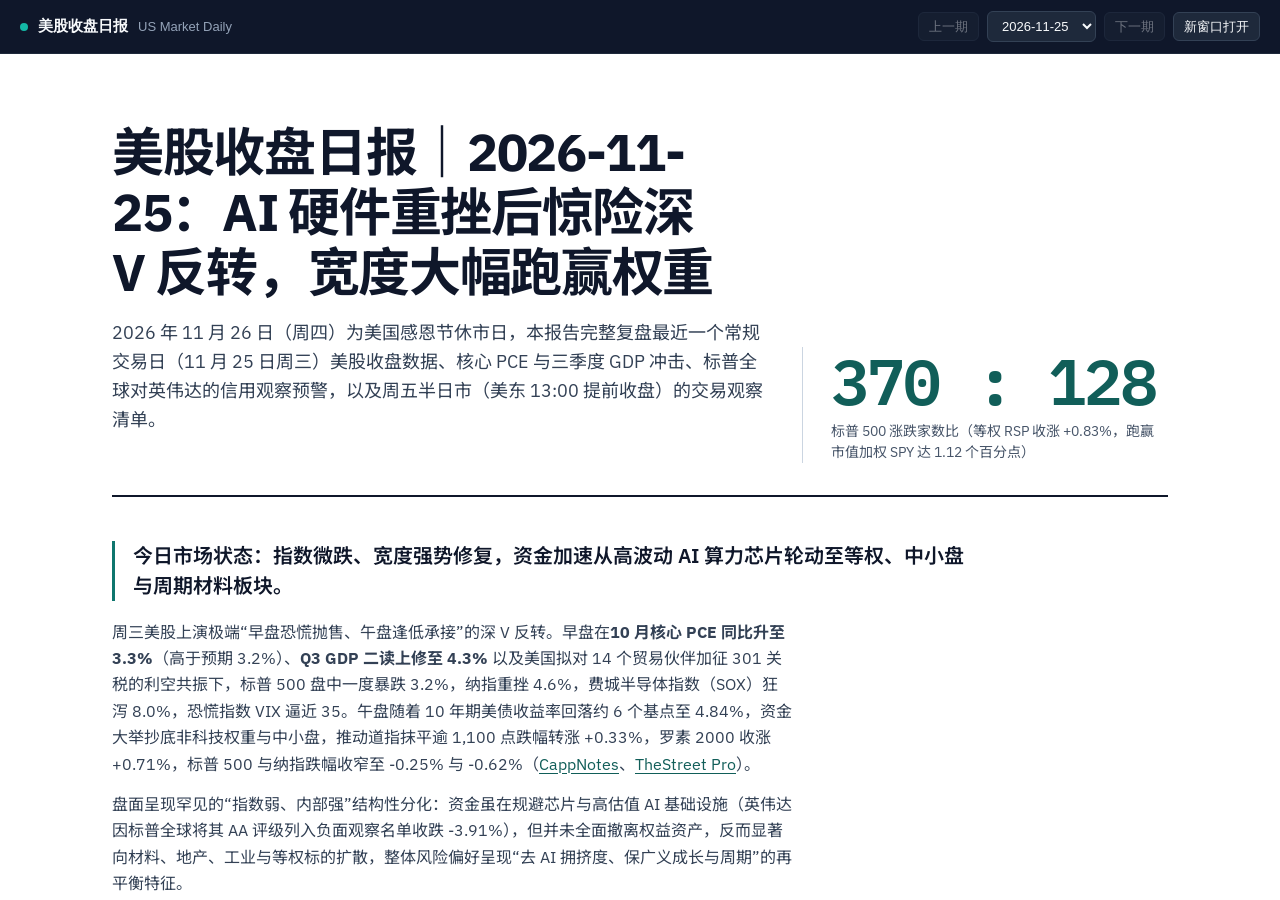
==== index.html @ 8a381135 "Add date-switchable portal homepage" ====
<!DOCTYPE html>
<html lang="zh-CN">
<head>
<meta charset="utf-8">
<meta name="viewport" content="width=device-width, initial-scale=1">
<title>美股收盘日报｜每日复盘归档</title>
<style>
  :root {
    --bar-bg: #0F172A;
    --bar-ink: #F8FAFC;
    --bar-mute: #94A3B8;
    --accent: #14B8A6;
    --border: #1E293B;
  }
  * { box-sizing: border-box; }
  html, body {
    margin: 0;
    padding: 0;
    height: 100%;
    overflow: hidden;
    font-family: -apple-system, BlinkMacSystemFont, "Segoe UI", Roboto, "Noto Sans SC", sans-serif;
    background: #FFFFFF;
  }
  .topbar {
    height: 54px;
    background: var(--bar-bg);
    color: var(--bar-ink);
    display: flex;
    align-items: center;
    justify-content: space-between;
    padding: 0 20px;
    border-bottom: 1px solid var(--border);
    gap: 14px;
  }
  .brand {
    display: flex;
    align-items: center;
    gap: 10px;
    font-weight: 600;
    font-size: 15px;
    white-space: nowrap;
  }
  .dot {
    width: 8px;
    height: 8px;
    border-radius: 50%;
    background: var(--accent);
    display: inline-block;
  }
  .controls {
    display: flex;
    align-items: center;
    gap: 8px;
    flex-wrap: nowrap;
  }
  select, button, a.btn {
    background: #1E293B;
    color: #F8FAFC;
    border: 1px solid #334155;
    border-radius: 6px;
    padding: 6px 10px;
    font-size: 13px;
    cursor: pointer;
    text-decoration: none;
    line-height: 1.2;
  }
  select:hover, button:hover, a.btn:hover {
    border-color: var(--accent);
  }
  button:disabled {
    opacity: 0.4;
    cursor: not-allowed;
  }
  .frame-wrap {
    height: calc(100% - 54px);
    width: 100%;
  }
  iframe {
    width: 100%;
    height: 100%;
    border: none;
    display: block;
  }
  @media (max-width: 640px) {
    .brand span.sub { display: none; }
    .topbar { padding: 0 12px; }
  }
</style>
</head>
<body>
  <header class="topbar">
    <div class="brand">
      <span class="dot"></span>
      <span>美股收盘日报</span>
      <span class="sub" style="color:var(--bar-mute);font-weight:400;font-size:13px;">US Market Daily</span>
    </div>
    <div class="controls">
      <button id="prevBtn" title="上一个交易日">上一期</button>
      <select id="dateSelect" aria-label="选择日报日期"></select>
      <button id="nextBtn" title="下一个交易日">下一期</button>
      <a id="rawLink" class="btn" target="_blank" rel="noopener noreferrer">新窗口打开</a>
    </div>
  </header>
  <div class="frame-wrap">
    <iframe id="reportFrame" title="美股收盘日报正文"></iframe>
  </div>

  <script>
    (async function () {
      const sel = document.getElementById("dateSelect");
      const frame = document.getElementById("reportFrame");
      const prevBtn = document.getElementById("prevBtn");
      const nextBtn = document.getElementById("nextBtn");
      const rawLink = document.getElementById("rawLink");

      const res = await fetch("reports/manifest.json?t=" + Date.now());
      const manifest = await res.json();
      const items = manifest.dates || [];

      items.forEach((item) => {
        const opt = document.createElement("option");
        opt.value = item.date;
        opt.textContent = item.date;
        sel.appendChild(opt);
      });

      function loadDate(targetDate, pushHistory) {
        let idx = items.findIndex((x) => x.date === targetDate);
        if (idx === -1) idx = 0;
        const current = items[idx];
        if (!current) return;

        sel.value = current.date;
        frame.src = current.path;
        rawLink.href = current.path;
        document.title = "美股收盘日报｜" + current.date;

        // items sorted newest first: idx+1 is older (prev), idx-1 is newer (next)
        prevBtn.disabled = idx >= items.length - 1;
        nextBtn.disabled = idx <= 0;

        if (pushHistory) {
          const url = new URL(window.location.href);
          url.searchParams.set("date", current.date);
          window.history.replaceState({}, "", url.toString());
        }
      }

      const params = new URLSearchParams(window.location.search);
      const initDate = params.get("date") || manifest.latest;
      loadDate(initDate, false);

      sel.addEventListener("change", () => loadDate(sel.value, true));
      prevBtn.addEventListener("click", () => {
        const idx = items.findIndex((x) => x.date === sel.value);
        if (idx < items.length - 1) loadDate(items[idx + 1].date, true);
      });
      nextBtn.addEventListener("click", () => {
        const idx = items.findIndex((x) => x.date === sel.value);
        if (idx > 0) loadDate(items[idx - 1].date, true);
      });
    })();
  </script>
</body>
</html>
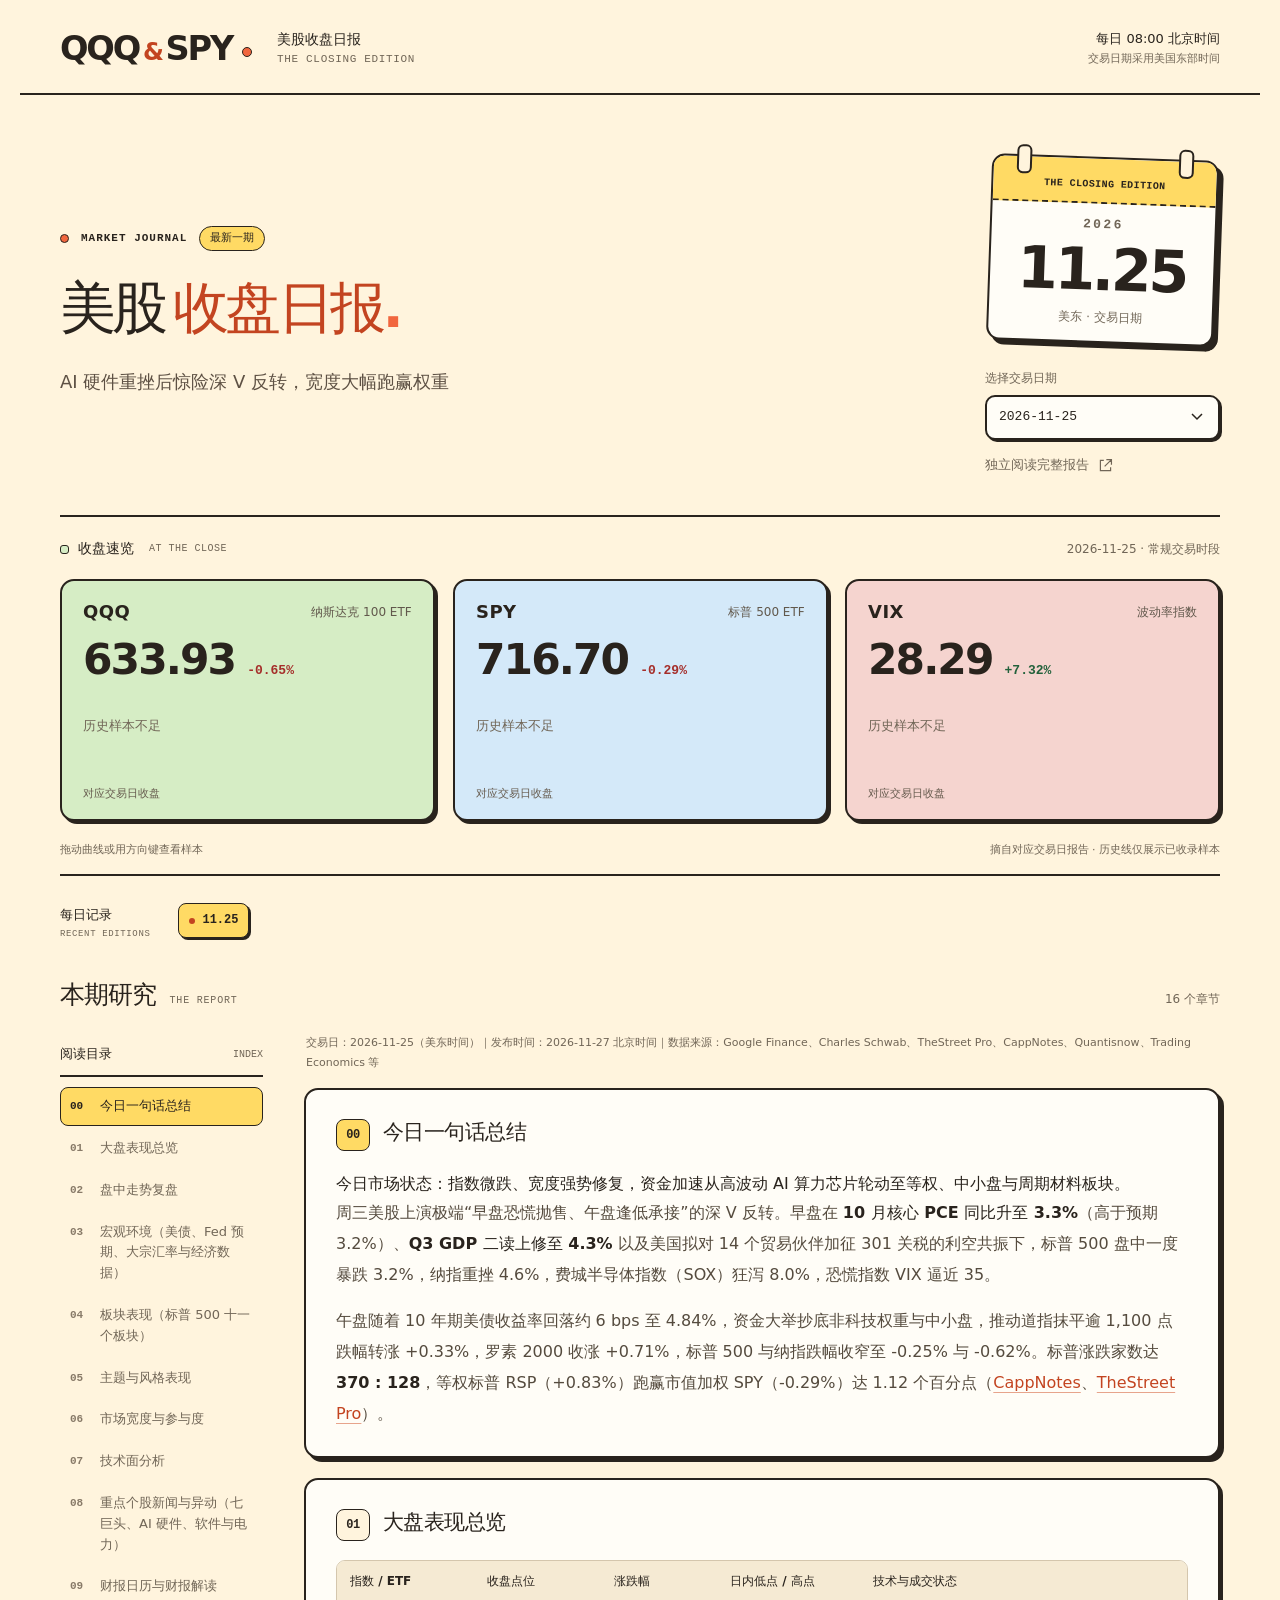
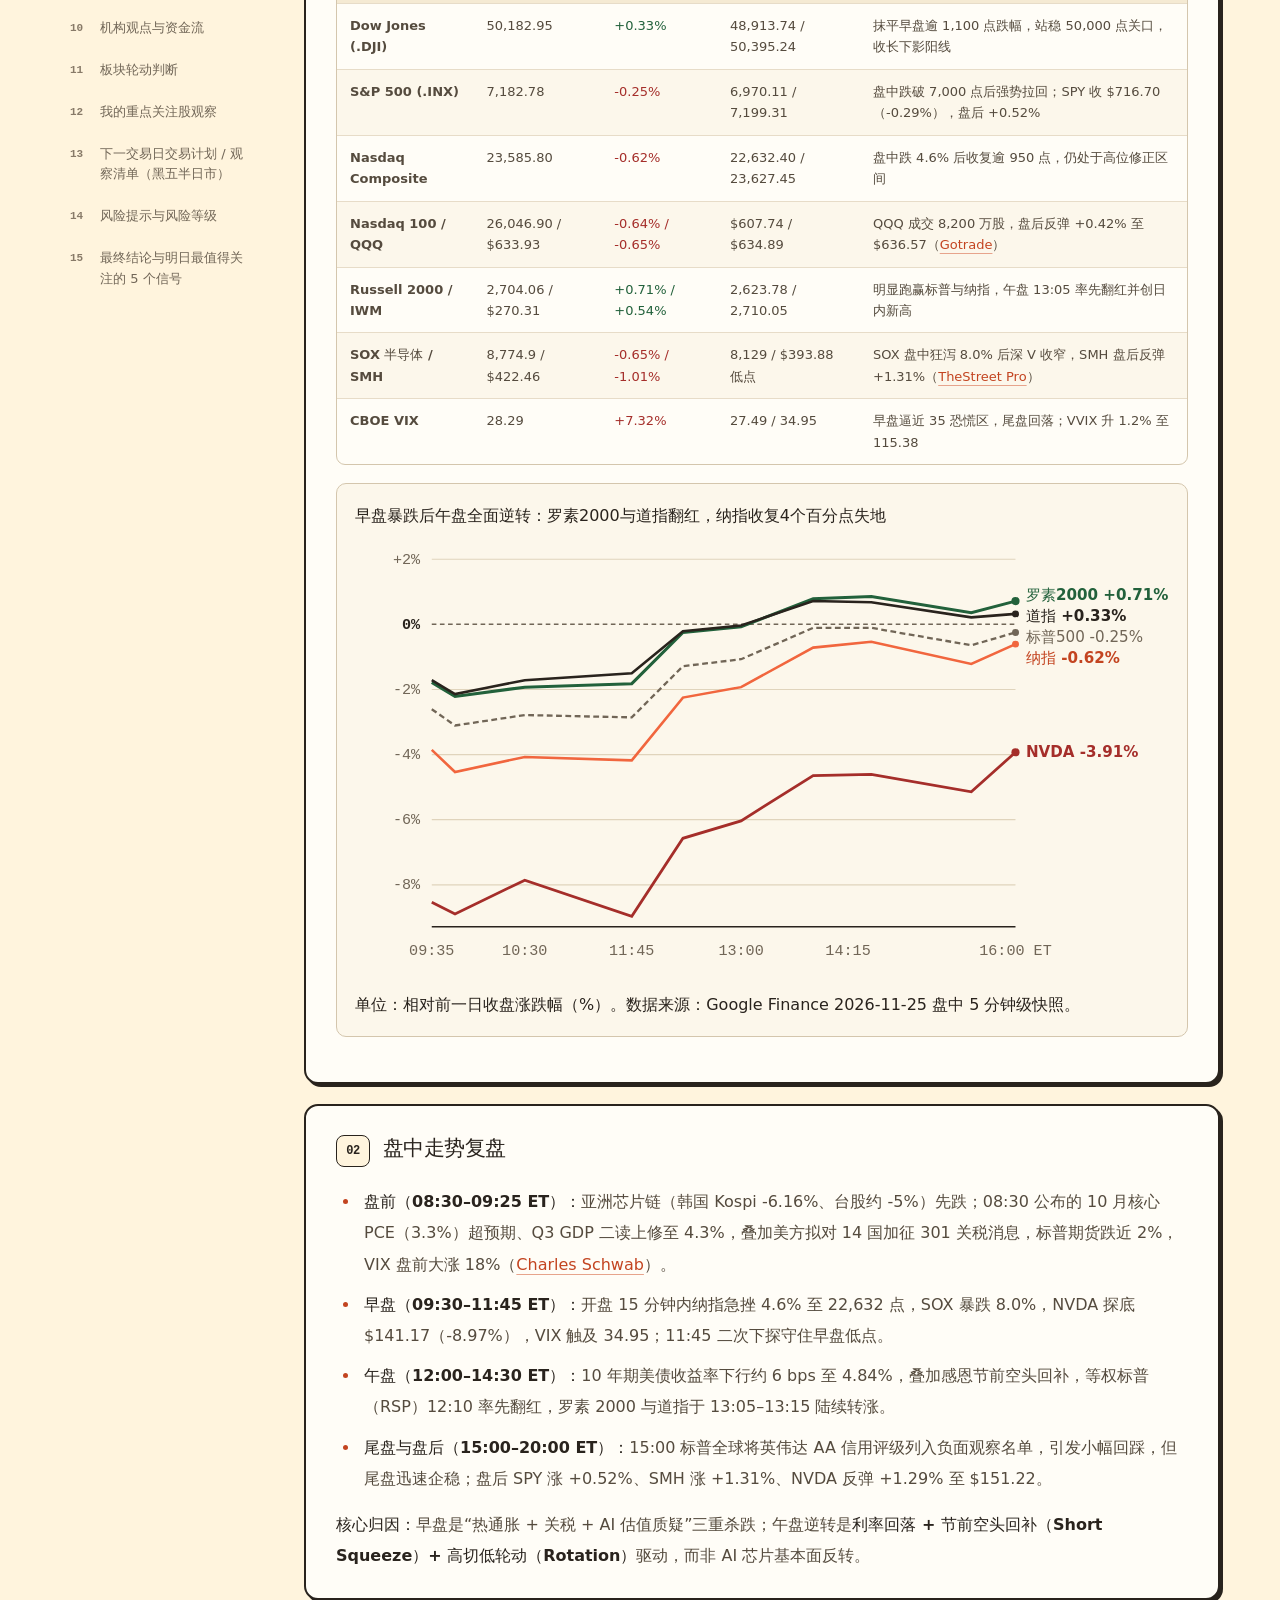
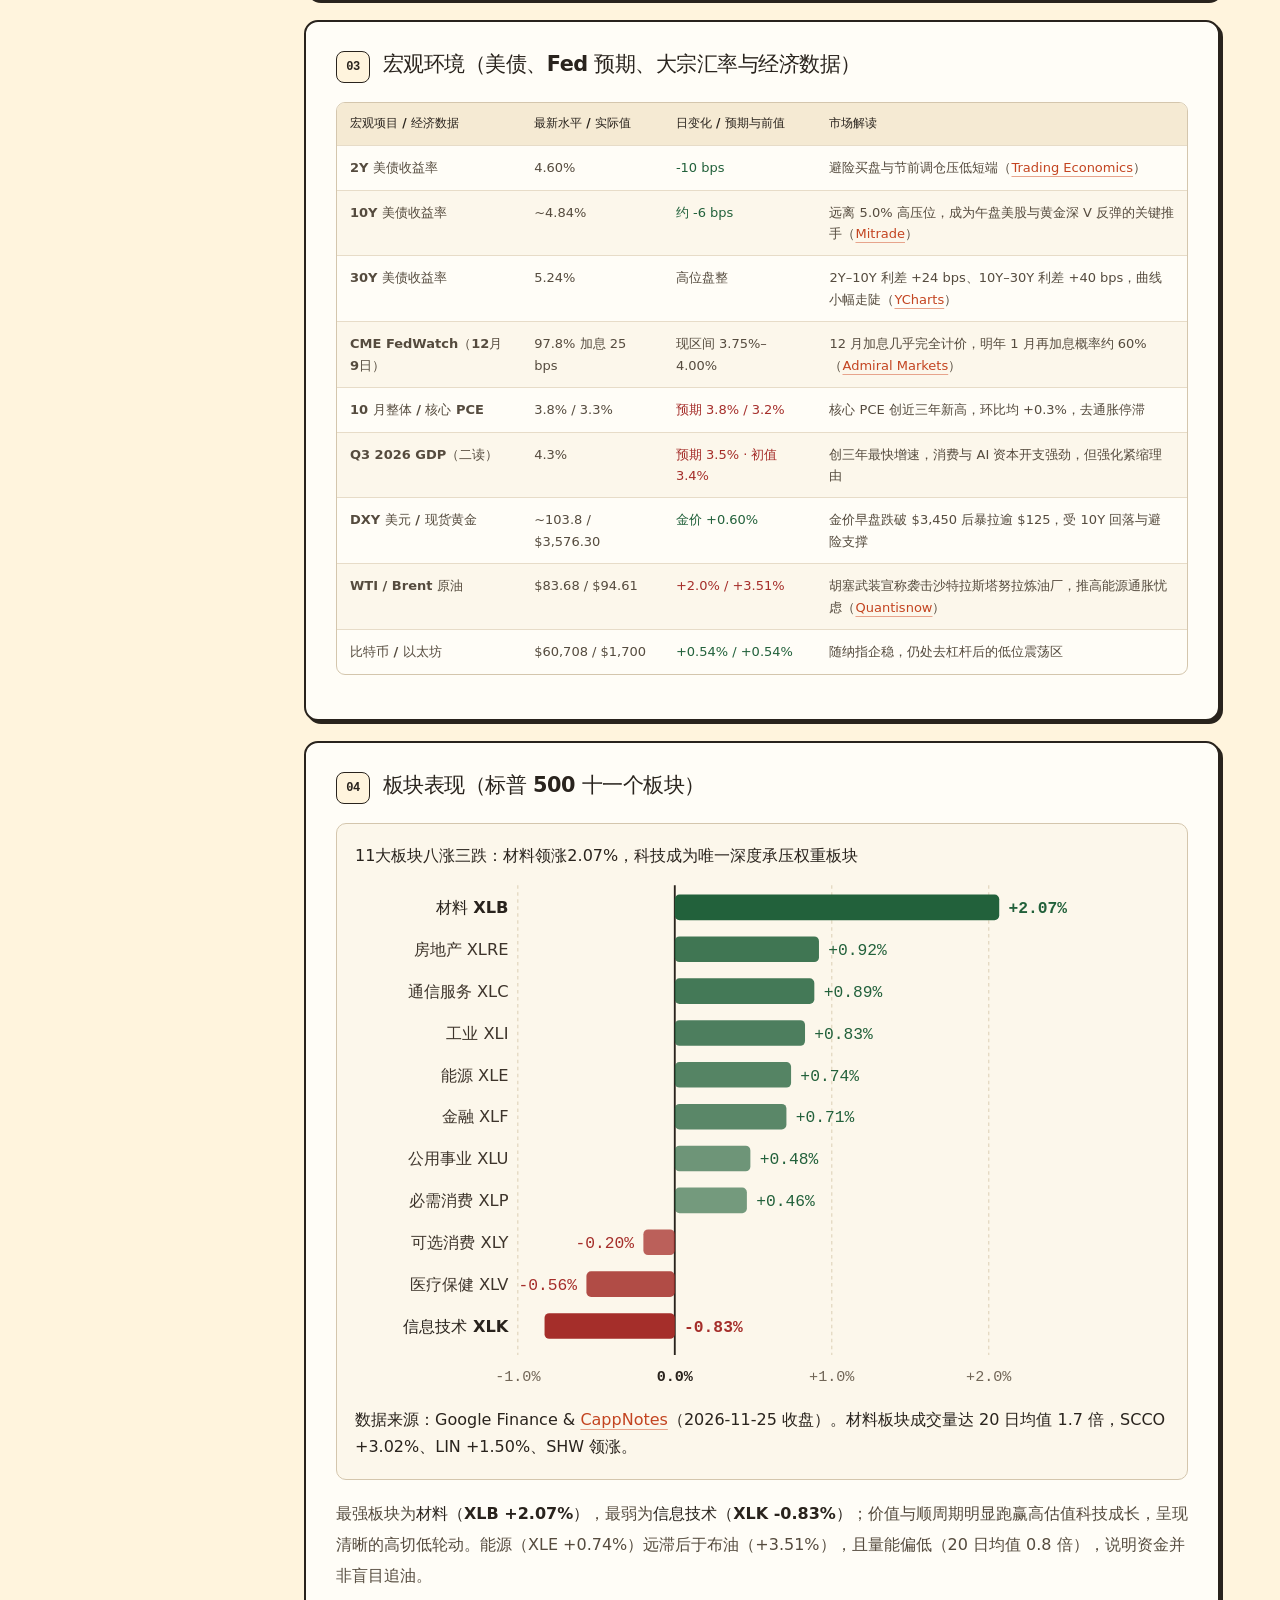
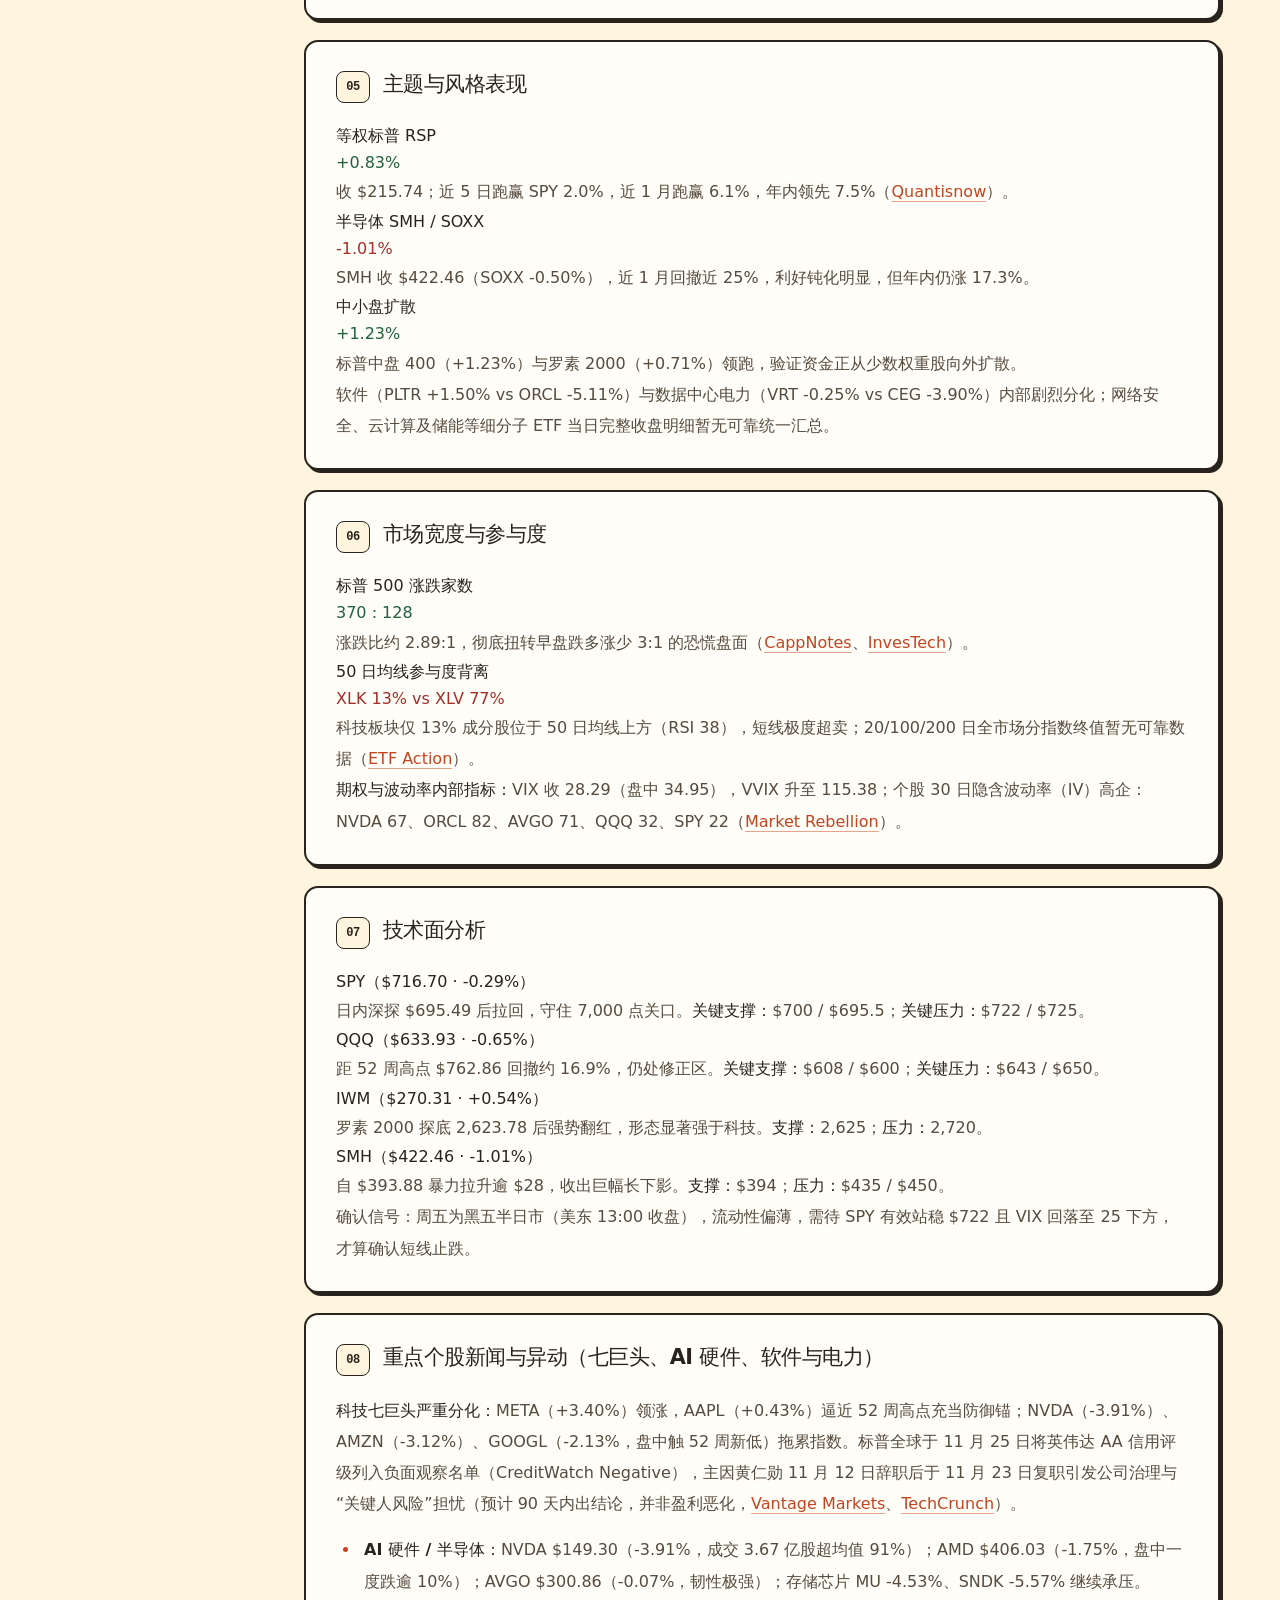
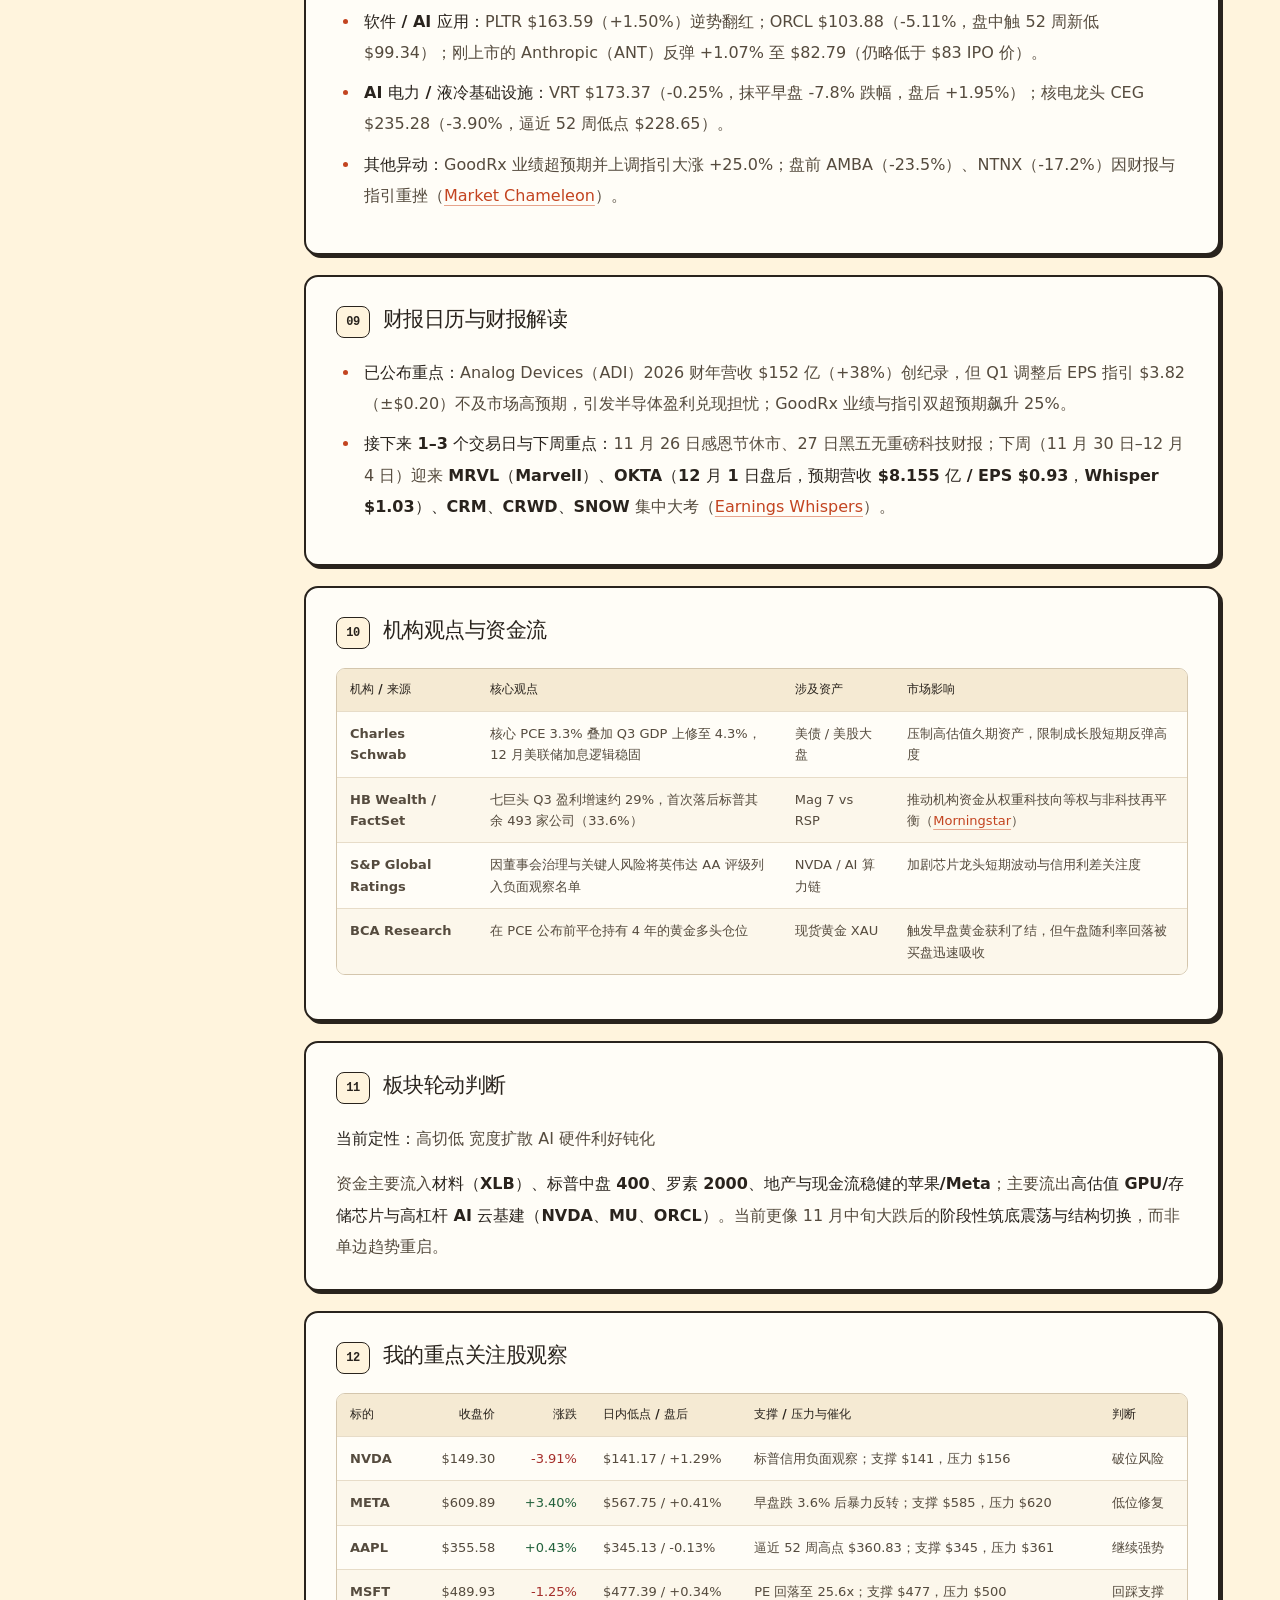
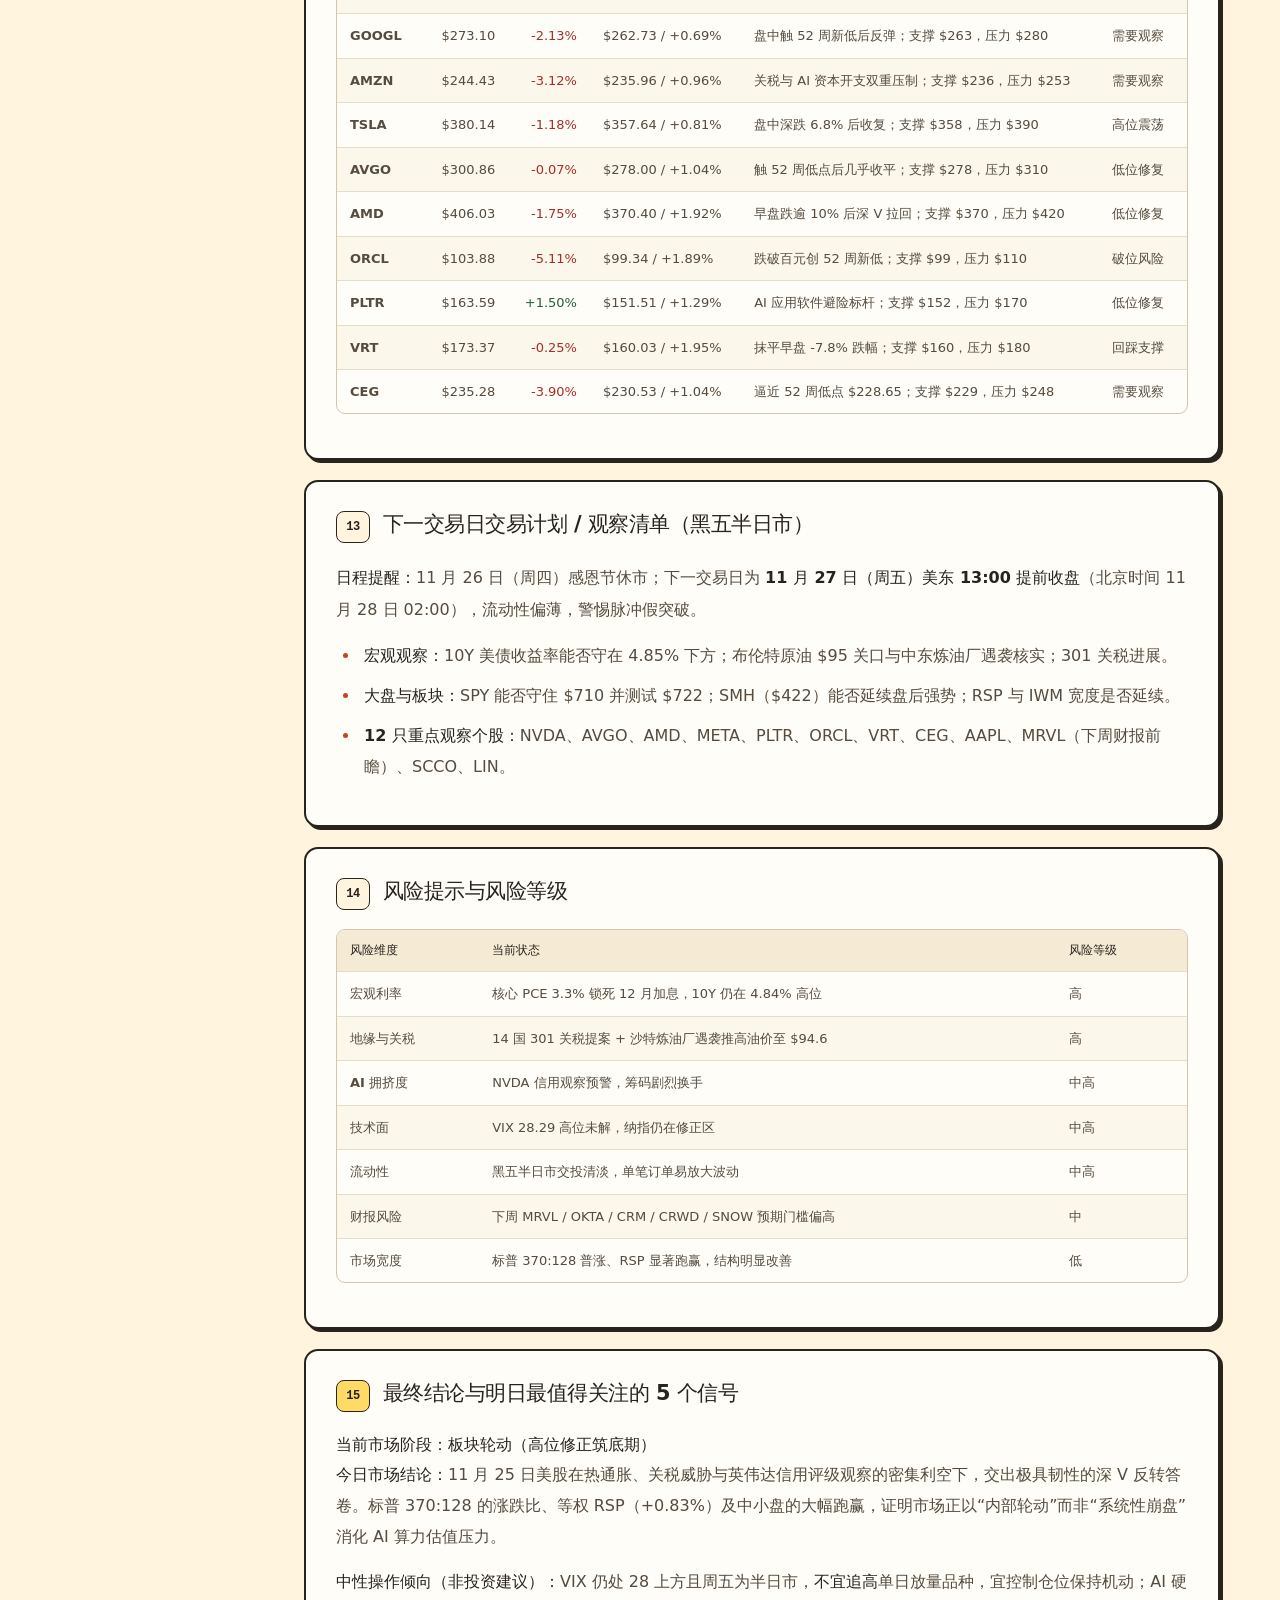
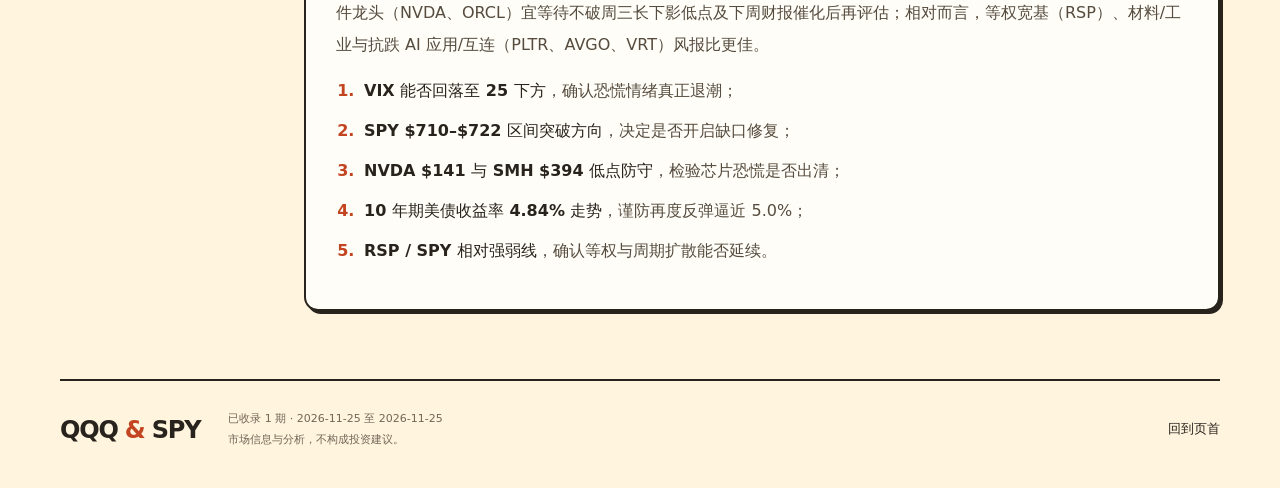
==== commit 6bc7d068: "Update homepage to warm cream-paper QQQ & SPY journal layout" ====
--- a/index.html
+++ b/index.html
@@ -1,165 +1,27 @@
-<!DOCTYPE html>
-<html lang="zh-CN">
-<head>
-<meta charset="utf-8">
-<meta name="viewport" content="width=device-width, initial-scale=1">
-<title>美股收盘日报｜每日复盘归档</title>
-<style>
-  :root {
-    --bar-bg: #0F172A;
-    --bar-ink: #F8FAFC;
-    --bar-mute: #94A3B8;
-    --accent: #14B8A6;
-    --border: #1E293B;
-  }
-  * { box-sizing: border-box; }
-  html, body {
-    margin: 0;
-    padding: 0;
-    height: 100%;
-    overflow: hidden;
-    font-family: -apple-system, BlinkMacSystemFont, "Segoe UI", Roboto, "Noto Sans SC", sans-serif;
-    background: #FFFFFF;
-  }
-  .topbar {
-    height: 54px;
-    background: var(--bar-bg);
-    color: var(--bar-ink);
-    display: flex;
-    align-items: center;
-    justify-content: space-between;
-    padding: 0 20px;
-    border-bottom: 1px solid var(--border);
-    gap: 14px;
-  }
-  .brand {
-    display: flex;
-    align-items: center;
-    gap: 10px;
-    font-weight: 600;
-    font-size: 15px;
-    white-space: nowrap;
-  }
-  .dot {
-    width: 8px;
-    height: 8px;
-    border-radius: 50%;
-    background: var(--accent);
-    display: inline-block;
-  }
-  .controls {
-    display: flex;
-    align-items: center;
-    gap: 8px;
-    flex-wrap: nowrap;
-  }
-  select, button, a.btn {
-    background: #1E293B;
-    color: #F8FAFC;
-    border: 1px solid #334155;
-    border-radius: 6px;
-    padding: 6px 10px;
-    font-size: 13px;
-    cursor: pointer;
-    text-decoration: none;
-    line-height: 1.2;
-  }
-  select:hover, button:hover, a.btn:hover {
-    border-color: var(--accent);
-  }
-  button:disabled {
-    opacity: 0.4;
-    cursor: not-allowed;
-  }
-  .frame-wrap {
-    height: calc(100% - 54px);
-    width: 100%;
-  }
-  iframe {
-    width: 100%;
-    height: 100%;
-    border: none;
-    display: block;
-  }
-  @media (max-width: 640px) {
-    .brand span.sub { display: none; }
-    .topbar { padding: 0 12px; }
-  }
-</style>
-</head>
-<body>
-  <header class="topbar">
-    <div class="brand">
-      <span class="dot"></span>
-      <span>美股收盘日报</span>
-      <span class="sub" style="color:var(--bar-mute);font-weight:400;font-size:13px;">US Market Daily</span>
-    </div>
-    <div class="controls">
-      <button id="prevBtn" title="上一个交易日">上一期</button>
-      <select id="dateSelect" aria-label="选择日报日期"></select>
-      <button id="nextBtn" title="下一个交易日">下一期</button>
-      <a id="rawLink" class="btn" target="_blank" rel="noopener noreferrer">新窗口打开</a>
-    </div>
-  </header>
-  <div class="frame-wrap">
-    <iframe id="reportFrame" title="美股收盘日报正文"></iframe>
-  </div>
-
-  <script>
-    (async function () {
-      const sel = document.getElementById("dateSelect");
-      const frame = document.getElementById("reportFrame");
-      const prevBtn = document.getElementById("prevBtn");
-      const nextBtn = document.getElementById("nextBtn");
-      const rawLink = document.getElementById("rawLink");
-
-      const res = await fetch("reports/manifest.json?t=" + Date.now());
-      const manifest = await res.json();
-      const items = manifest.dates || [];
-
-      items.forEach((item) => {
-        const opt = document.createElement("option");
-        opt.value = item.date;
-        opt.textContent = item.date;
-        sel.appendChild(opt);
-      });
-
-      function loadDate(targetDate, pushHistory) {
-        let idx = items.findIndex((x) => x.date === targetDate);
-        if (idx === -1) idx = 0;
-        const current = items[idx];
-        if (!current) return;
-
-        sel.value = current.date;
-        frame.src = current.path;
-        rawLink.href = current.path;
-        document.title = "美股收盘日报｜" + current.date;
-
-        // items sorted newest first: idx+1 is older (prev), idx-1 is newer (next)
-        prevBtn.disabled = idx >= items.length - 1;
-        nextBtn.disabled = idx <= 0;
-
-        if (pushHistory) {
-          const url = new URL(window.location.href);
-          url.searchParams.set("date", current.date);
-          window.history.replaceState({}, "", url.toString());
-        }
-      }
-
-      const params = new URLSearchParams(window.location.search);
-      const initDate = params.get("date") || manifest.latest;
-      loadDate(initDate, false);
-
-      sel.addEventListener("change", () => loadDate(sel.value, true));
-      prevBtn.addEventListener("click", () => {
-        const idx = items.findIndex((x) => x.date === sel.value);
-        if (idx < items.length - 1) loadDate(items[idx + 1].date, true);
-      });
-      nextBtn.addEventListener("click", () => {
-        const idx = items.findIndex((x) => x.date === sel.value);
-        if (idx > 0) loadDate(items[idx - 1].date, true);
-      });
-    })();
-  </script>
-</body>
-</html>
+<!doctype html>
+<html lang="zh-CN"><head>
+<meta charset="utf-8"><meta name="viewport" content="width=device-width,initial-scale=1"><title>QQQ & SPY · 美股收盘日报</title>
+<meta name="description" content="中文美股收盘日报。每日收盘复盘，市场数据、宏观脉络与历史报告。"><meta name="theme-color" content="#fff4dd">
+<link rel="icon" type="image/svg+xml" href="favicon.svg"><link rel="stylesheet" href="style.css"><script src="app.js" defer></script>
+</head><body>
+<a class="skip" href="#report-body">跳至报告正文</a><div class="reading-progress" aria-hidden="true"><span id="progress"></span></div>
+<header class="masthead"><div class="masthead-inner">
+<a class="brand" href="./" aria-label="QQQ and SPY 首页">QQQ<span class="amp">&</span>SPY<span class="brand-mark" aria-hidden="true"></span></a>
+<div class="publication">美股收盘日报<span>THE CLOSING EDITION</span></div><div class="schedule">每日 08:00 北京时间<span>交易日期采用美国东部时间</span></div>
+</div></header>
+<main class="shell">
+<section class="edition" aria-labelledby="edition-title"><div class="edition-intro">
+<p class="eyebrow"><span class="edition-line"></span><span class="journal-label">MARKET JOURNAL</span><span class="issue" id="issue">最新一期</span></p>
+<h1 id="edition-title">美股<span>收盘日报</span><b class="title-dot" aria-hidden="true">.</b></h1><p class="headline" id="headline">正在读取最新报告…</p>
+</div><div class="edition-meta"><div class="date-display" aria-hidden="true"><span class="calendar-kicker">THE CLOSING EDITION</span><span id="year">—</span><strong id="day">—</strong><span class="calendar-caption">美东 · 交易日期</span></div>
+<label for="date">选择交易日期</label><div class="select-wrap"><select id="date" aria-label="选择交易日期" disabled><option>正在加载</option></select><svg viewBox="0 0 20 20" width="20" height="20" aria-hidden="true"><path d="m5 7 5 5 5-5" fill="none" stroke="currentColor" stroke-width="1.5"/></svg></div>
+<a class="text-link" id="full" href="#report-body" target="_blank" rel="noopener">独立阅读完整报告 <svg viewBox="0 0 20 20" width="17" height="17" aria-hidden="true"><path d="M11 3h6v6M17 3l-8 8M8 4H4v12h12v-4" fill="none" stroke="currentColor" stroke-width="1.4"/></svg></a>
+</div></section>
+<section class="market-board" aria-label="收盘行情摘要"><div class="board-heading"><span><b class="board-dot" aria-hidden="true"></b>收盘速览 <small>AT THE CLOSE</small></span><span id="market-date">收盘数据</span></div>
+<div class="quotes" id="quotes" aria-busy="true"><p class="board-loading">正在读取收盘行情…</p></div><div class="board-note"><span id="chart-instructions">拖动曲线或用方向键查看样本</span><span>摘自对应交易日报告 · 历史线仅展示已收录样本</span></div></section>
+<section class="archive-bar" aria-label="最近日报"><div class="archive-label">每日记录 <span>RECENT EDITIONS</span></div><nav id="recent-dates" aria-label="最近交易日期"></nav></section>
+<div class="report-heading"><h2>本期研究<span>THE REPORT</span></h2><span id="section-count"></span></div>
+<div class="report-layout"><aside class="contents" id="contents" hidden><div class="contents-heading">阅读目录 <span>INDEX</span></div><div class="mobile-reading"><span id="reading-position"></span><span>滑动目录 →</span></div><nav id="toc" aria-label="报告目录"></nav></aside><article class="report-body" id="report-body" tabindex="-1" aria-busy="true"><p class="loading-copy" role="status">正在打开报告…</p></article></div>
+<p class="sr-only" id="announce" role="status" aria-live="polite"></p>
+<footer><div class="footer-wordmark">QQQ <i>&</i> SPY</div><div><p id="archive-count">每日市场记录</p><p>市场信息与分析，不构成投资建议。</p></div><a href="#" class="text-link">回到页首</a></footer>
+</main></body></html>
--- a/style.css
+++ b/style.css
@@ -0,0 +1,273 @@
+/* Warm-paper market journal. Data and report copy are supplied independently. */
+:root {
+  --ink:#29231d; --muted:#716657; --paper:#fff4dd; --card:#fffdf7;
+  --line:#e0d4bc; --accent:#c34420; --orange:#f1663e; --sun:#ffda64;
+  --mint:#d6edc5; --sky:#d4e9f9; --rose:#f5d4cf;
+  --positive:#22613b; --negative:#a52e2a;
+  --display:"Arial Rounded MT Bold","Trebuchet MS","Microsoft YaHei",system-ui,sans-serif;
+  --mono:"Cascadia Code","Consolas",ui-monospace,monospace;
+  font:16px "Segoe UI","Microsoft YaHei",system-ui,sans-serif;
+  color:var(--ink); background:var(--paper); font-synthesis:none;
+}
+*{box-sizing:border-box}
+body,h1,h2,h3,p,figure{margin:0}
+body{line-height:1.7;-webkit-font-smoothing:antialiased}
+html{scroll-behavior:smooth}
+button,input,select{font:inherit}
+button,select{cursor:pointer}
+button,a,select{touch-action:manipulation;-webkit-tap-highlight-color:transparent}
+a{color:inherit;text-underline-offset:4px}
+img,svg{max-width:100%}
+[hidden]{display:none!important}
+::selection{background:var(--sun);color:var(--ink)}
+:focus-visible{outline:3px solid var(--accent);outline-offset:5px}
+.sr-only{position:absolute;width:1px;height:1px;overflow:hidden;clip-path:inset(50%);white-space:nowrap}
+.skip{position:fixed;top:10px;left:16px;z-index:50;transform:translateY(-170%);border:2px solid var(--ink);border-radius:10px;background:var(--sun);padding:10px 20px}
+.skip:focus{transform:none}
+.reading-progress{position:fixed;left:0;top:0;width:100%;height:4px;z-index:40;pointer-events:none}
+.reading-progress span{display:block;height:100%;background:var(--orange);transform:scaleX(0);transform-origin:left}
+.shell,.masthead-inner{max-width:1240px;margin:auto;padding-left:40px;padding-right:40px}
+.masthead-inner{padding-top:28px;padding-bottom:24px;display:flex;align-items:center;gap:25px;border-bottom:2px solid var(--ink)}
+.brand{display:inline-flex;align-items:baseline;font:900 2.1rem/1 var(--display);letter-spacing:-.065em;text-decoration:none;white-space:nowrap}
+.amp{color:var(--accent);font-size:1.5rem;padding:0 .16em}
+.brand-mark{width:10px;height:10px;background:var(--orange);border:1.5px solid var(--ink);border-radius:50%;margin-left:10px;transform:translateY(-3px)}
+.publication{font-size:.875rem;font-weight:650;line-height:1.6}
+.publication span,.schedule span{display:block;font:11px/1.7 var(--mono);letter-spacing:.06em;color:var(--muted)}
+.schedule{margin-left:auto;text-align:right;font-size:.8125rem}
+.schedule span{font-family:inherit;letter-spacing:0}
+.edition{padding:52px 0 38px;display:grid;grid-template-columns:minmax(0,1fr) 235px;gap:65px;align-items:center}
+.eyebrow{display:flex;align-items:center;gap:12px;flex-wrap:wrap;font:700 11px/1.5 var(--mono);letter-spacing:.09em}
+.edition-line{width:9px;height:9px;border:1.5px solid var(--ink);border-radius:50%;background:var(--orange);flex-shrink:0}
+.issue{letter-spacing:0;border:1.5px solid var(--ink);border-radius:999px;background:var(--sun);padding:3px 10px;white-space:nowrap}
+h1{font:900 clamp(2.5rem,4.4vw,3.85rem)/1.25 var(--display);letter-spacing:-.065em;margin:22px 0 22px;text-wrap:balance}
+h1 span{color:var(--accent);margin-left:.15em}
+.title-dot{color:var(--orange);font-family:inherit}
+.headline{font-size:1.125rem;line-height:1.85;color:#5e5144;max-width:650px;text-wrap:pretty}
+.edition-meta{min-width:0}
+.date-display{position:relative;background:var(--card);border:2px solid var(--ink);border-radius:13px;box-shadow:5px 5px 0 var(--ink);text-align:center;display:flex;flex-direction:column;margin:10px 4px 25px;transform:rotate(2deg)}
+.date-display:before,.date-display:after{content:"";position:absolute;top:-12px;width:11px;height:25px;border:2px solid var(--ink);border-radius:6px;background:var(--paper);z-index:1}
+.date-display:before{left:23px}.date-display:after{right:23px}
+.calendar-kicker{background:var(--sun);border-bottom:2px dashed var(--ink);border-radius:11px 11px 0 0;font:700 10px/1.5 var(--mono);letter-spacing:.04em;padding:18px 10px 10px}
+#year{font:600 .8125rem/1.2 var(--mono);letter-spacing:.18em;color:var(--muted);padding-top:13px}
+#day{font:900 3.65rem/1.25 var(--display);letter-spacing:-.055em;font-variant-numeric:tabular-nums;margin-top:1px}
+.calendar-caption{font-size:.75rem;color:var(--muted);padding:0 10px 14px}
+.edition-meta label{display:block;color:var(--muted);font-size:.75rem;margin-bottom:7px}
+.select-wrap{position:relative}
+.select-wrap svg{position:absolute;right:13px;top:12px;pointer-events:none}
+.select-wrap select{width:100%;appearance:none;color:var(--ink);background:var(--card);border:2px solid var(--ink);border-radius:10px;padding:10px 38px 10px 12px;font:.8125rem/1.6 var(--mono);box-shadow:2px 2px 0 var(--ink)}
+.select-wrap select:hover{background:#fff7e3}
+.text-link{display:inline-flex;align-items:center;gap:8px;font-size:.8125rem;text-decoration:none}
+.text-link:hover{text-decoration:underline;text-decoration-color:var(--accent)}
+.edition-meta .text-link{margin-top:14px;color:var(--muted)}
+.market-board{border-top:2px solid var(--ink);border-bottom:2px solid var(--ink);padding:20px 0 16px}
+.board-heading,.board-note{display:flex;justify-content:space-between;gap:20px;font-size:.75rem;color:var(--muted)}
+.board-heading{align-items:center;margin-bottom:18px}
+.board-heading>span:first-child{display:flex;align-items:center;gap:9px;color:var(--ink);font-weight:750;font-size:.875rem}
+.board-heading small{font:10px/1.4 var(--mono);letter-spacing:.05em;margin-left:6px;color:var(--muted)}
+.board-dot{width:9px;height:9px;border:1.5px solid var(--ink);background:var(--mint);border-radius:3px}
+.quotes{display:grid;grid-template-columns:repeat(3,minmax(0,1fr));gap:18px}
+.quote{background:var(--mint);border:2px solid var(--ink);border-radius:14px;box-shadow:3px 3px 0 var(--ink);padding:19px 21px 16px;min-width:0;container-type:inline-size}
+.quote:nth-child(2){background:var(--sky)}
+.quote:nth-child(3){background:var(--rose)}
+.quote-top{display:flex;align-items:center;justify-content:space-between;gap:10px;flex-wrap:wrap}
+.quote-name{font:900 1.125rem/1.3 var(--display);letter-spacing:.025em}
+.quote-desc{font-size:.75rem;color:#61584c}
+.quote-price{display:flex;align-items:baseline;gap:12px;flex-wrap:wrap;margin-top:7px}
+.quote-price strong{font:900 2.65rem/1.4 var(--display);font-variant-numeric:lining-nums tabular-nums;letter-spacing:-.045em}
+.quote-price strong.unavailable{font-family:inherit;font-size:1.2rem;margin:12px 0}
+.change{font:700 .8125rem/1.6 var(--mono);white-space:nowrap}
+.up{color:var(--positive)}.down{color:var(--negative)}
+.chart-area{height:84px;margin-top:5px;color:#316240}
+.quote:nth-child(2) .chart-area{color:#2f6384}
+.quote:nth-child(3) .chart-area{color:#a44b42}
+.sample-chart{height:100%;position:relative;padding-top:7px}
+.sparkline{display:block;width:100%;height:56px;overflow:visible}
+.sample-dates{display:flex;justify-content:space-between;color:#665b4e;font:.6875rem/1.8 var(--mono);margin-top:5px}
+.sample-control{position:absolute;top:0;left:0;width:100%;height:64px;opacity:0;cursor:crosshair;margin:0;touch-action:pan-y}
+.sample-readout{position:absolute;right:0;top:-6px;background:var(--ink);color:var(--card);border-radius:5px;padding:1px 6px;font:.6875rem/1.8 var(--mono);opacity:0;pointer-events:none;transition:opacity .15s}
+.sample-guide{opacity:0;transition:opacity .15s}
+.sample-chart:hover .sample-readout,.sample-chart:focus-within .sample-readout,.sample-chart:hover .sample-guide,.sample-chart:focus-within .sample-guide{opacity:1}
+.sample-chart:has(.sample-control:focus-visible){outline:2px solid var(--ink);outline-offset:4px;border-radius:5px}
+.quote-meta{display:flex;justify-content:space-between;gap:5px;flex-wrap:wrap;font-size:.6875rem;color:#665b4e;margin-top:6px}
+.no-chart{font-size:.8125rem;color:var(--muted);padding-top:20px}
+.board-note{margin-top:19px;font-size:.6875rem;line-height:1.6;flex-wrap:wrap;gap:5px 20px}
+.board-loading{color:var(--muted);padding:25px 0}
+.archive-bar{display:flex;align-items:center;gap:24px;padding:24px 0 0;min-width:0}
+.archive-label{font-size:.8125rem;font-weight:750;white-space:nowrap}
+.archive-label span{display:block;font:9px/1.5 var(--mono);letter-spacing:.07em;color:var(--muted);margin-top:2px}
+#recent-dates{display:flex;gap:9px;overflow-x:auto;padding:3px 4px 6px;scrollbar-width:thin;min-width:0}
+.date-chip{display:flex;align-items:center;gap:7px;flex-shrink:0;white-space:nowrap;border:1.5px solid var(--ink);border-radius:8px;background:var(--card);padding:7px 10px;text-decoration:none;font:600 .75rem/1.6 var(--mono);transition:transform .14s,box-shadow .14s}
+.date-chip:first-child:before{content:"";width:6px;height:6px;border-radius:50%;background:var(--accent)}
+.date-chip[aria-current=date]{background:var(--sun);box-shadow:2px 2px 0 var(--ink)}
+.date-chip:hover{transform:translateY(-2px);box-shadow:2px 2px 0 var(--ink)}
+.report-heading{display:flex;justify-content:space-between;align-items:baseline;padding:34px 0 20px;gap:10px}
+.report-heading h2{font:850 1.55rem/1.4 var(--display);letter-spacing:-.035em}
+.report-heading h2 span{font:10px/1.5 var(--mono);letter-spacing:.08em;color:var(--muted);margin-left:13px}
+.report-heading>span{font-size:.75rem;color:var(--muted)}
+.report-layout{display:grid;grid-template-columns:210px minmax(0,1fr);gap:34px;align-items:start}
+.report-layout:has(.contents[hidden]){grid-template-columns:1fr}
+.contents{position:sticky;top:24px;max-height:calc(100vh - 48px);overflow:auto;padding:0 7px 5px 0;scrollbar-width:thin}
+.contents-heading{display:flex;justify-content:space-between;align-items:center;font-size:.8125rem;font-weight:700;border-bottom:2px solid var(--ink);padding:10px 0;margin-bottom:10px}
+.contents-heading span{color:var(--muted);font:10px var(--mono)}
+.toc-link{display:flex;gap:10px;padding:8px 9px;text-decoration:none;font-size:.8125rem;line-height:1.6;color:#716657;border:1.5px solid transparent;border-radius:8px;margin-bottom:3px;transition:background .15s}
+.toc-number{font:700 .6875rem/1.8 var(--mono);min-width:20px;padding-top:1px;color:#887a68}
+.toc-link:hover{background:#f2e5cc;color:var(--ink)}
+.toc-link.active{background:var(--sun);border-color:var(--ink);color:var(--ink)}
+.toc-link.active .toc-number{color:var(--ink)}
+.mobile-reading{display:none}
+.report-body{min-width:0}
+.report-body:focus,.report-section:focus{outline:none}
+.report-body:focus-visible,.report-section:focus-visible h2{outline:3px solid var(--accent);outline-offset:5px}
+.report-source-meta{font-size:.6875rem;line-height:1.8;color:var(--muted);padding:0 2px 15px}
+.report-section{border:2px solid var(--ink);border-radius:14px;background:var(--card);padding:27px 30px;margin-bottom:20px;box-shadow:3px 3px 0 var(--ink);scroll-margin-top:var(--chapter-offset,32px);min-width:0}
+.report-section:first-of-type{border-color:var(--ink);box-shadow:4px 4px 0 var(--ink)}
+.report-section h2{display:flex;align-items:baseline;gap:13px;font:800 1.3rem/1.5 var(--display);letter-spacing:-.025em;margin-bottom:19px}
+.section-number{display:inline-flex;align-items:center;justify-content:center;align-self:flex-start;background:var(--paper);border:1.5px solid var(--ink);border-radius:8px;min-width:34px;height:32px;font:700 .75rem/1 var(--mono);margin-top:2px}
+#report-section-0 .section-number,#report-section-15 .section-number{background:var(--sun)}
+.section-title{min-width:0;text-wrap:pretty}
+.report-section h3{font-size:1rem;font-weight:750;line-height:1.6;margin:23px 0 9px}
+.report-section p,.report-section li{font-size:1rem;line-height:1.95;color:#554b3e}
+.report-section p+p{margin-top:14px}
+.report-section p strong,.report-section li strong{color:var(--ink);font-weight:750}
+.report-section ul,.report-section ol{padding-left:24px;margin:15px 0}
+.report-section li{padding-left:4px;margin:9px 0}
+.report-section li::marker{color:var(--accent);font-weight:700}
+.report-section a{color:var(--accent);text-decoration-color:#e7a48c;overflow-wrap:anywhere}
+.report-section a:hover{text-decoration-color:var(--accent)}
+.report-section .sources{font-size:.75rem;color:var(--muted);line-height:1.95;border-top:1px dashed #c5b79f;margin-top:18px;padding-top:13px}
+.report-section .sources a{color:#875237;text-decoration-color:#d4b399}
+.report-section .note{background:#fff1ce;border-left:3px solid var(--orange);border-radius:0 8px 8px 0;padding:13px 16px;margin:17px 0;font-size:.8125rem;line-height:1.85;color:#6f5738}
+.report-section details{margin-top:19px}
+.report-section summary{position:relative;display:flex;align-items:center;min-height:46px;list-style:none;cursor:pointer;border:1.5px solid var(--ink);border-radius:10px;background:var(--paper);padding:10px 45px 10px 14px;font-size:.8125rem;font-weight:650;color:var(--ink);transition:background .15s}
+.report-section summary::-webkit-details-marker{display:none}
+.report-section summary:after{content:"+";position:absolute;right:13px;top:50%;transform:translateY(-50%);font:700 1.15rem var(--mono)}
+.report-section details[open]>summary{background:var(--sun)}
+.report-section details[open]>summary:after{content:"−"}
+.report-section summary:hover{background:#ffe6ab}
+.table-wrap{max-width:100%;overflow:auto;margin:17px 0;border:1px solid #d4c6ad;border-radius:9px;background:var(--card);scrollbar-width:thin;scrollbar-color:#aa9878 #f4e9d4}
+.table-hint{font-size:.6875rem!important;line-height:1.6!important;color:var(--muted)!important;text-align:right;margin:17px 0 -10px!important}
+.report-section table{border-collapse:collapse;width:100%;min-width:640px;font-size:.8125rem;line-height:1.65}
+.report-section th,.report-section td{padding:11px 13px;text-align:left;border-bottom:1px solid #e7dcc8;vertical-align:top;color:#554b3e}
+.report-section th{font-weight:650;background:#f5ead3;color:var(--ink);white-space:nowrap;font-size:.75rem;min-width:7em}
+.report-section tr:last-child td{border-bottom:0}
+.report-section tbody tr:nth-child(even){background:#fcf7eb}
+.report-section tbody tr:hover,.report-section tbody tr:focus-within{background:#eef2df}
+.report-section .numeric{text-align:right;white-space:nowrap;font-variant-numeric:tabular-nums}
+.report-section th.numeric{min-width:5.5em}.report-section th.descriptive{min-width:14em}.report-section th.rank{min-width:3.5em}
+.report-section table td a{white-space:nowrap;overflow-wrap:normal}
+.table-wrap[data-overflow=true] th:first-child,.table-wrap[data-overflow=true] td:first-child{position:sticky;left:0;z-index:1;background:var(--card);border-right:1px solid #d4c6ad}
+.table-wrap[data-overflow=true] th:first-child{background:#f5ead3;z-index:2}
+.table-wrap[data-overflow=true] tr:nth-child(even) td:first-child{background:#fcf7eb}
+.table-wrap[data-overflow=true] tr:hover td:first-child{background:#eef2df}
+.report-section .pos{color:var(--positive)}.report-section .neg{color:var(--negative)}
+.report-section .chart{background:#fcf7eb;border:1px solid #d4c6ad;border-radius:10px;padding:18px;margin:18px 0;overflow-x:auto}
+.report-section figcaption{font-size:.8125rem;color:var(--muted);margin-bottom:16px}
+.bars{display:grid;gap:11px}
+.barrow{display:grid;grid-template-columns:5.8em minmax(2rem,1fr) 4.5em;gap:12px;align-items:center;font-size:.75rem;min-width:calc(10.3em + 2rem + 24px)}
+.barrow .track,.barrow .track div{height:10px;border-radius:3px}.barrow .track{background:#e8ddc7}.barrow b{text-align:right;font:600 .75rem var(--mono)}
+.timeline{border-left:2px solid #d4c6ad;margin-left:4px!important;padding-left:23px!important}
+.timeline li{list-style:none;position:relative;padding:3px 0 13px 4px}
+.timeline li:before{content:"";position:absolute;left:-29px;top:14px;width:9px;height:9px;background:var(--orange);border:1.5px solid var(--ink);border-radius:50%}
+.loading-copy,.error-copy,.legacy-note{color:var(--muted);padding:24px 0}
+.retry{border:2px solid var(--ink);border-radius:9px;background:var(--sun);box-shadow:3px 3px 0 var(--ink);padding:11px 18px}
+.retry:active{box-shadow:none;transform:translate(2px,2px)}
+.legacy-report{width:100%;height:85vh;min-height:700px;border:2px solid var(--ink);border-radius:12px;background:var(--card)}
+footer{border-top:2px solid var(--ink);margin-top:48px;padding:28px 0 38px;display:flex;align-items:center;gap:28px}
+.footer-wordmark{font:900 1.5rem var(--display);letter-spacing:-.05em;white-space:nowrap}
+.footer-wordmark i{font-style:normal;color:var(--accent)}
+footer p{font-size:.6875rem;line-height:1.9;color:var(--muted)}
+footer a{margin-left:auto}
+@keyframes enter{from{opacity:0;transform:translateY(8px)}to{opacity:1;transform:none}}
+.edition{animation:enter .45s both}
+@media(max-width:1100px){
+  .shell,.masthead-inner{padding-left:28px;padding-right:28px}
+  .edition{gap:35px;grid-template-columns:minmax(0,1fr) 220px}
+  .report-layout{grid-template-columns:180px minmax(0,1fr);gap:25px}
+  .quote{padding:17px}.quote-price strong{font-size:2.35rem}
+  .report-section{padding:24px}
+}
+@media(max-width:800px){
+  .shell,.masthead-inner{padding-left:22px;padding-right:22px}
+  .masthead-inner{gap:20px;padding-top:24px;padding-bottom:20px}
+  .schedule{display:none}
+  .edition{gap:25px;grid-template-columns:minmax(0,1fr) 180px;padding:38px 0 30px}
+  h1{font-size:2.65rem;margin:18px 0}.headline{font-size:1rem}
+  #day{font-size:3rem}.calendar-kicker{font-size:8px}
+  .quote{padding:15px}.quotes{gap:13px}.quote-price strong{font-size:2rem}
+  .quote-desc{font-size:.6875rem}.quote-price{gap:5px 9px}
+  .report-layout{display:block}
+  .contents{position:sticky;top:3px;z-index:15;max-height:none;overflow:visible;background:var(--paper);border-top:2px solid var(--ink);border-bottom:2px solid var(--ink);padding:10px 0 7px;margin-bottom:21px}
+  .contents-heading{display:none}
+  .mobile-reading{display:flex;justify-content:space-between;gap:14px;font-size:.6875rem;color:var(--muted);padding-bottom:7px;line-height:1.6}
+  .mobile-reading>span:first-child{min-width:0;overflow:hidden;white-space:nowrap;text-overflow:ellipsis}
+  .mobile-reading>span:last-child{flex-shrink:0}
+  #toc{display:flex;gap:8px;overflow-x:auto;padding-bottom:3px;scrollbar-width:none}
+  #toc::-webkit-scrollbar{display:none}
+  .toc-link{white-space:nowrap;flex-shrink:0;background:var(--card);border-color:#b8a98d;margin:0;padding:8px 11px;min-height:40px}
+  .toc-number{min-width:0}
+  .report-section{padding:23px 25px}
+  .archive-bar{gap:16px}.report-heading{padding-top:28px}
+  footer{flex-wrap:wrap;gap:15px 25px}
+}
+@media(max-width:560px){
+  .shell,.masthead-inner{padding-left:18px;padding-right:18px}
+  .masthead-inner{gap:12px;justify-content:space-between;padding-top:22px;padding-bottom:18px}
+  .brand{font-size:1.7rem}.amp{font-size:1.25rem}.brand-mark{width:8px;height:8px;margin-left:7px}
+  .publication{font-size:.75rem}.publication span{font-size:8px}
+  .edition{grid-template-columns:1fr;gap:26px;padding:30px 0}
+  h1{font-size:2.5rem;margin:17px 0 16px}.headline{font-size:1rem}
+  .edition-meta{display:grid;grid-template-columns:125px minmax(0,1fr);gap:0 22px;align-items:center}
+  .date-display{grid-row:1/4;margin:8px 4px 5px;box-shadow:3px 3px 0 var(--ink);border-radius:10px}
+  .date-display:before,.date-display:after{height:20px;width:9px;top:-10px}
+  .calendar-kicker{font-size:6.5px;padding:12px 4px 8px;border-radius:8px 8px 0 0}
+  #year{font-size:.6875rem;padding-top:10px}
+  #day{font-size:2.45rem;margin:3px 0}
+  .calendar-caption{font-size:.5625rem;padding-bottom:11px}
+  .edition-meta label{align-self:end;font-size:.6875rem}
+  .edition-meta .text-link{font-size:.6875rem;align-self:start;margin-top:10px}
+  .select-wrap select{font-size:.75rem}
+  .board-heading{flex-wrap:wrap;gap:5px;font-size:.6875rem}
+  .board-heading small{font-size:8px;margin-left:3px}
+  .quotes{grid-template-columns:1fr;gap:13px}
+  .quote{padding:15px 17px;display:grid;grid-template-columns:1fr 1fr;gap:0 20px}
+  .quote-top{grid-column:1;grid-row:1;display:block}
+  .quote-name{font-size:1.1rem;display:block}.quote-desc{display:block;margin-top:2px}
+  .quote-price{grid-column:1;grid-row:2;margin-top:3px;gap:0 10px;flex-wrap:wrap}
+  .quote-price strong{font-size:2.25rem}.change{font-size:.75rem}
+  .chart-area{grid-column:2;grid-row:1/span 2;align-self:center;margin-top:5px;height:80px}
+  .quote-meta{grid-column:1/-1;margin-top:9px;font-size:.625rem}
+  .board-note{font-size:.625rem}
+  .archive-bar{align-items:start;gap:12px;padding-top:22px}
+  .archive-label{font-size:.75rem;padding-top:8px}.archive-label span{font-size:7px}
+  .date-chip{font-size:.6875rem;padding:7px 9px}
+  .report-heading h2{font-size:1.3rem}.report-heading h2 span{font-size:8px;margin-left:8px}
+  .report-heading>span{font-size:.6875rem}
+  .report-section{padding:21px 18px;margin-bottom:16px;border-radius:12px;box-shadow:2px 2px 0 var(--ink)}
+  .report-section h2{font-size:1.125rem;gap:10px;margin-bottom:16px}
+  .section-number{min-width:29px;height:29px;font-size:.6875rem}
+  .report-section p,.report-section li{font-size:.9375rem;line-height:1.9}
+  .report-section h3{font-size:.9375rem}
+  .report-section .sources{font-size:.6875rem}
+  .report-section .note{font-size:.75rem;padding:12px 13px}
+  .report-section summary{font-size:.75rem;padding-left:12px}
+  .report-section .chart{padding:14px 12px}
+  footer{margin-top:34px;align-items:start;gap:13px 18px}
+  footer>div:nth-child(2){width:100%;order:3}.footer-wordmark{font-size:1.2rem}
+}
+@media(max-width:350px){
+  .masthead-inner{flex-wrap:wrap;gap:9px}.publication{display:flex;align-items:baseline;gap:10px}
+  .edition-meta{grid-template-columns:105px minmax(0,1fr);gap:0 16px}
+  .calendar-kicker{font-size:5.5px}#day{font-size:2.1rem}
+  h1{font-size:2.2rem}.quote{column-gap:12px}.quote-price strong{font-size:1.9rem}
+}
+@media print{
+  body{background:white}.masthead,.edition-meta,.contents,.archive-bar,.reading-progress{display:none}
+  .shell{max-width:none;padding:0}.report-layout{display:block}
+  .report-section,.quote{box-shadow:none;border-color:#bbb;break-inside:avoid}
+  .edition{display:block;padding:15px 0}.report-section details>summary{background:white}
+}
+@media(prefers-reduced-motion:reduce){
+  html{scroll-behavior:auto}
+  *,*:before,*:after{animation:none!important;transition:none!important}
+  .date-chip:hover{transform:none}
+}
